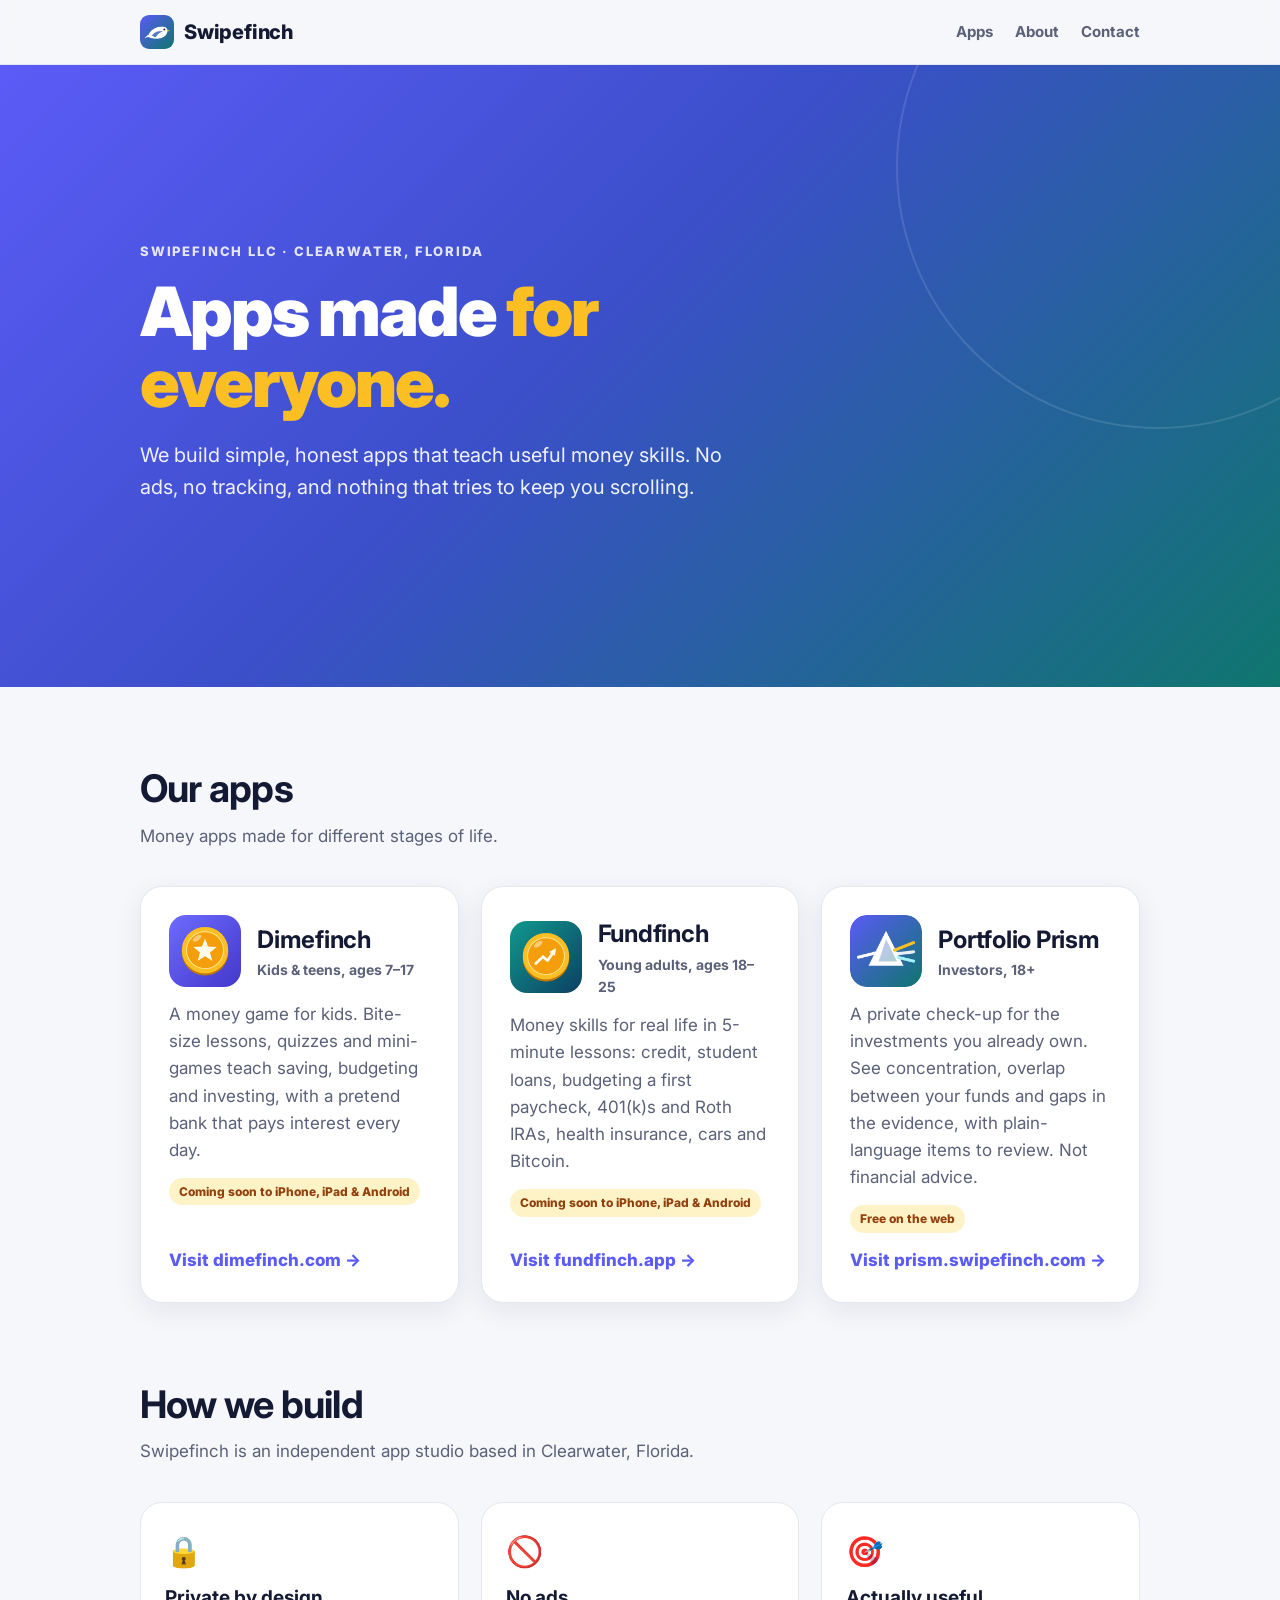
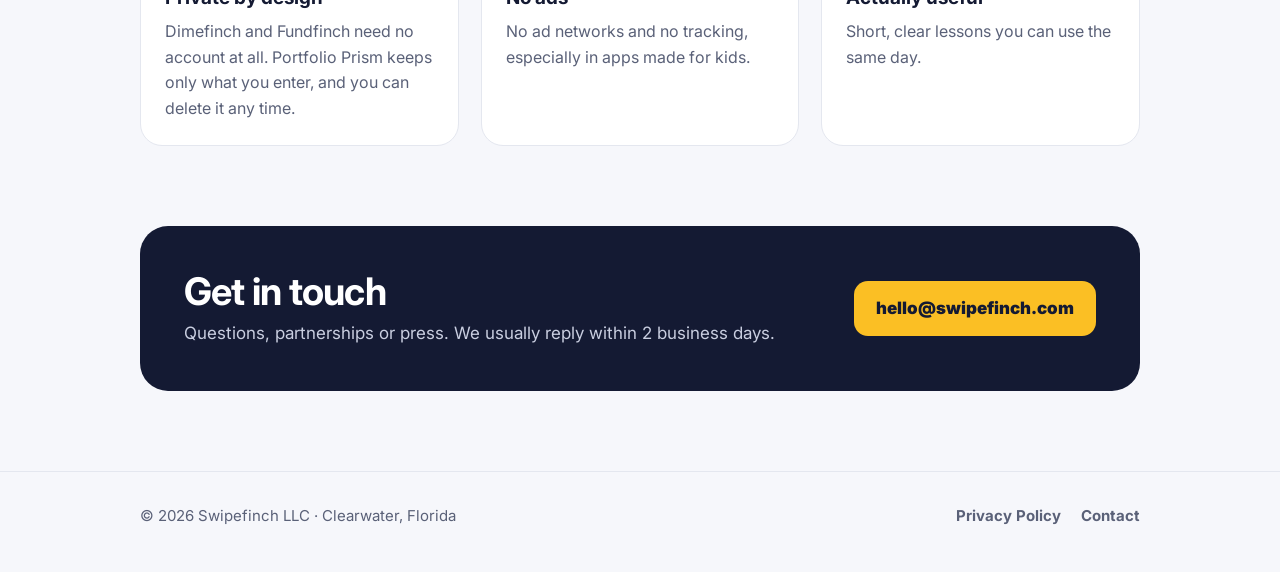
==== index.html @ f62959b7 "Link Portfolio Prism to prism.swipefinch.com Co-Authored-By: Claude Opus 5.5 <noreply@anthropic.com>" ====
<!doctype html>
<html lang="en">
<head>
  <meta charset="utf-8">
  <meta name="viewport" content="width=device-width, initial-scale=1">
  <title>Swipefinch LLC · Apps made for everyone</title>
  <meta name="description" content="Swipefinch LLC is an app studio in Clearwater, Florida. We make Dimefinch, Fundfinch and Portfolio Prism: money apps for kids, teens, young adults and investors.">
  <meta property="og:title" content="Swipefinch LLC">
  <meta property="og:description" content="Apps made for everyone. Makers of Dimefinch, Fundfinch and Portfolio Prism.">
  <meta property="og:image" content="https://swipefinch.com/icon.png">
  <link rel="icon" href="favicon.png">
  <link rel="preconnect" href="https://fonts.googleapis.com">
  <link rel="preconnect" href="https://fonts.gstatic.com" crossorigin>
  <link href="https://fonts.googleapis.com/css2?family=Inter:wght@400;600;700;800;900&display=swap" rel="stylesheet">
  <link rel="stylesheet" href="style.css">
</head>
<body>

<header class="nav">
  <div class="wrap">
    <a class="brand" href="index.html"><img src="icon.png" alt="">Swipefinch</a>
    <nav class="nav-links">
      <a href="#apps">Apps</a>
      <a href="#about">About</a>
      <a href="#contact">Contact</a>
    </nav>
  </div>
</header>

<section class="hero">
  <div class="wrap">
    <p class="eyebrow">Swipefinch LLC · Clearwater, Florida</p>
    <h1>Apps made <em>for everyone.</em></h1>
    <p class="lead">We build simple, honest apps that teach useful money skills. No ads, no tracking, and nothing that tries to keep you scrolling.</p>
  </div>
</section>

<section id="apps">
  <div class="wrap">
    <h2>Our apps</h2>
    <p class="section-lead">Money apps made for different stages of life.</p>
    <div class="apps">
      <article class="app">
        <div class="app-head">
          <img src="app-dimefinch.png" alt="Dimefinch app icon">
          <div><h3>Dimefinch</h3><div class="ages">Kids &amp; teens, ages 7–17</div></div>
        </div>
        <p>A money game for kids. Bite-size lessons, quizzes and mini-games teach saving, budgeting and investing, with a pretend bank that pays interest every day.</p>
        <span class="tag">Coming soon to iPhone, iPad &amp; Android</span>
        <a class="more" href="https://dimefinch.com">Visit dimefinch.com →</a>
      </article>
      <article class="app">
        <div class="app-head">
          <img src="app-fundfinch.png" alt="Fundfinch app icon">
          <div><h3>Fundfinch</h3><div class="ages">Young adults, ages 18–25</div></div>
        </div>
        <p>Money skills for real life in 5-minute lessons: credit, student loans, budgeting a first paycheck, 401(k)s and Roth IRAs, health insurance, cars and Bitcoin.</p>
        <span class="tag">Coming soon to iPhone, iPad &amp; Android</span>
        <a class="more" href="https://fundfinch.app">Visit fundfinch.app →</a>
      </article>
      <article class="app">
        <div class="app-head">
          <img src="app-portfolio-prism.png" alt="Portfolio Prism app icon">
          <div><h3>Portfolio Prism</h3><div class="ages">Investors, 18+</div></div>
        </div>
        <p>A private check-up for the investments you already own. See concentration, overlap between your funds and gaps in the evidence, with plain-language items to review. Not financial advice.</p>
        <span class="tag">Free on the web</span>
        <a class="more" href="https://prism.swipefinch.com">Visit prism.swipefinch.com →</a>
      </article>
    </div>
  </div>
</section>

<section id="about" style="padding-top:0">
  <div class="wrap">
    <h2>How we build</h2>
    <p class="section-lead">Swipefinch is an independent app studio based in Clearwater, Florida.</p>
    <div class="values">
      <div class="value"><div class="e">🔒</div><h3>Private by design</h3><p>Dimefinch and Fundfinch need no account at all. Portfolio Prism keeps only what you enter, and you can delete it any time.</p></div>
      <div class="value"><div class="e">🚫</div><h3>No ads</h3><p>No ad networks and no tracking, especially in apps made for kids.</p></div>
      <div class="value"><div class="e">🎯</div><h3>Actually useful</h3><p>Short, clear lessons you can use the same day.</p></div>
    </div>
  </div>
</section>

<section id="contact" style="padding-top:0">
  <div class="wrap">
    <div class="contact">
      <div>
        <h2>Get in touch</h2>
        <p>Questions, partnerships or press. We usually reply within 2 business days.</p>
      </div>
      <a class="btn" href="mailto:hello@swipefinch.com">hello@swipefinch.com</a>
    </div>
  </div>
</section>

<footer>
  <div class="wrap">
    <span>© 2026 Swipefinch LLC · Clearwater, Florida</span>
    <nav><a href="privacy.html">Privacy Policy</a><a href="mailto:hello@swipefinch.com">Contact</a></nav>
  </div>
</footer>

</body>
</html>
---- style.css ----
:root {
  --bg: #F6F7FB;
  --card: #FFFFFF;
  --ink: #141A33;
  --sub: #5A6178;
  --line: #E4E7EF;
  --indigo: #5B5BF7;
  --teal: #0F766E;
  --gold: #FBBF24;
  --radius: 22px;
  --shadow: 0 8px 28px rgba(20, 26, 51, 0.08);
}
* { box-sizing: border-box; }
html { scroll-behavior: smooth; }
body { margin: 0; font-family: Inter, system-ui, -apple-system, "Segoe UI", Roboto, sans-serif; color: var(--ink); background: var(--bg); line-height: 1.6; font-size: 17px; }
a { color: var(--indigo); }
img { max-width: 100%; display: block; }
.wrap { max-width: 1040px; margin: 0 auto; padding: 0 20px; }

.nav { position: sticky; top: 0; z-index: 10; background: rgba(246, 247, 251, 0.9); backdrop-filter: blur(10px); border-bottom: 1px solid var(--line); }
.nav .wrap { display: flex; align-items: center; justify-content: space-between; height: 64px; }
.brand { display: flex; align-items: center; gap: 10px; font-weight: 800; font-size: 20px; color: var(--ink); text-decoration: none; letter-spacing: -0.01em; }
.brand img { width: 34px; height: 34px; border-radius: 9px; }
.nav-links { display: flex; gap: 22px; }
.nav-links a { color: var(--sub); font-weight: 700; text-decoration: none; font-size: 15px; }
.nav-links a:hover { color: var(--ink); }

.hero { position: relative; overflow: hidden; color: #fff; background: linear-gradient(135deg, var(--indigo) 0%, #3B4FC9 45%, var(--teal) 100%); }
.hero::after { content: ""; position: absolute; right: -140px; top: -160px; width: 520px; height: 520px; border-radius: 50%; border: 2px solid rgba(255,255,255,.12); }
.hero .wrap { padding-top: 96px; padding-bottom: 104px; position: relative; z-index: 1; }
.eyebrow { text-transform: uppercase; letter-spacing: .14em; font-size: 13px; font-weight: 800; opacity: .85; margin: 0 0 14px; }
.hero h1 { font-size: clamp(40px, 6vw, 68px); line-height: 1.04; letter-spacing: -0.03em; margin: 0; font-weight: 900; max-width: 760px; }
.hero h1 em { font-style: normal; color: var(--gold); }
.hero p.lead { font-size: 20px; max-width: 620px; margin: 22px 0 0; opacity: .92; }

section { padding: 80px 0; }
h2 { font-size: clamp(28px, 4vw, 38px); letter-spacing: -0.02em; line-height: 1.15; margin: 0 0 12px; }
.section-lead { color: var(--sub); max-width: 640px; margin: 0 0 36px; }

.apps { display: grid; grid-template-columns: repeat(3, 1fr); gap: 22px; }
.app { background: var(--card); border-radius: var(--radius); box-shadow: var(--shadow); padding: 28px; display: flex; flex-direction: column; gap: 14px; border: 1px solid var(--line); }
.app-head { display: flex; align-items: center; gap: 16px; }
.app-head img { width: 72px; height: 72px; border-radius: 17px; }
.app h3 { margin: 0; font-size: 24px; letter-spacing: -0.01em; }
.app .ages { font-size: 14px; font-weight: 700; color: var(--sub); }
.app p { margin: 0; color: var(--sub); }
.app .more { margin-top: auto; font-weight: 800; text-decoration: none; }
.app .more:hover { text-decoration: underline; }
.tag { align-self: flex-start; display: inline-block; font-size: 12px; font-weight: 800; padding: 4px 10px; border-radius: 999px; background: #FEF3C7; color: #92400E; }

.values { display: grid; grid-template-columns: repeat(3, 1fr); gap: 22px; }
.value { background: var(--card); border-radius: var(--radius); padding: 24px; border: 1px solid var(--line); }
.value .e { font-size: 30px; }
.value h3 { margin: 8px 0 6px; font-size: 19px; }
.value p { margin: 0; color: var(--sub); font-size: 16px; }

.contact { background: var(--ink); color: #fff; border-radius: 28px; padding: 44px; display: flex; justify-content: space-between; align-items: center; gap: 24px; flex-wrap: wrap; }
.contact h2 { color: #fff; margin: 0 0 6px; }
.contact p { margin: 0; color: #C9CEE0; }
.btn { display: inline-block; background: var(--gold); color: var(--ink); font-weight: 900; text-decoration: none; padding: 14px 22px; border-radius: 14px; }

.doc { max-width: 760px; margin: 0 auto; padding: 56px 20px 80px; }
.doc h1 { font-size: 40px; letter-spacing: -0.02em; margin: 0 0 6px; }
.doc .updated { color: var(--sub); margin: 0 0 28px; }
.doc h2 { font-size: 24px; margin: 36px 0 8px; }
.callout { background: #EEF0FF; border-radius: 16px; padding: 18px 20px; }

footer { border-top: 1px solid var(--line); padding: 32px 0 44px; color: var(--sub); font-size: 15px; }
footer .wrap { display: flex; flex-wrap: wrap; gap: 16px; justify-content: space-between; align-items: center; }
footer nav { display: flex; gap: 20px; }
footer a { color: var(--sub); font-weight: 700; text-decoration: none; }
footer a:hover { color: var(--ink); }

@media (max-width: 820px) {
  .apps, .values { grid-template-columns: 1fr; }
  .contact { padding: 30px; }
  .nav-links { gap: 14px; }
}
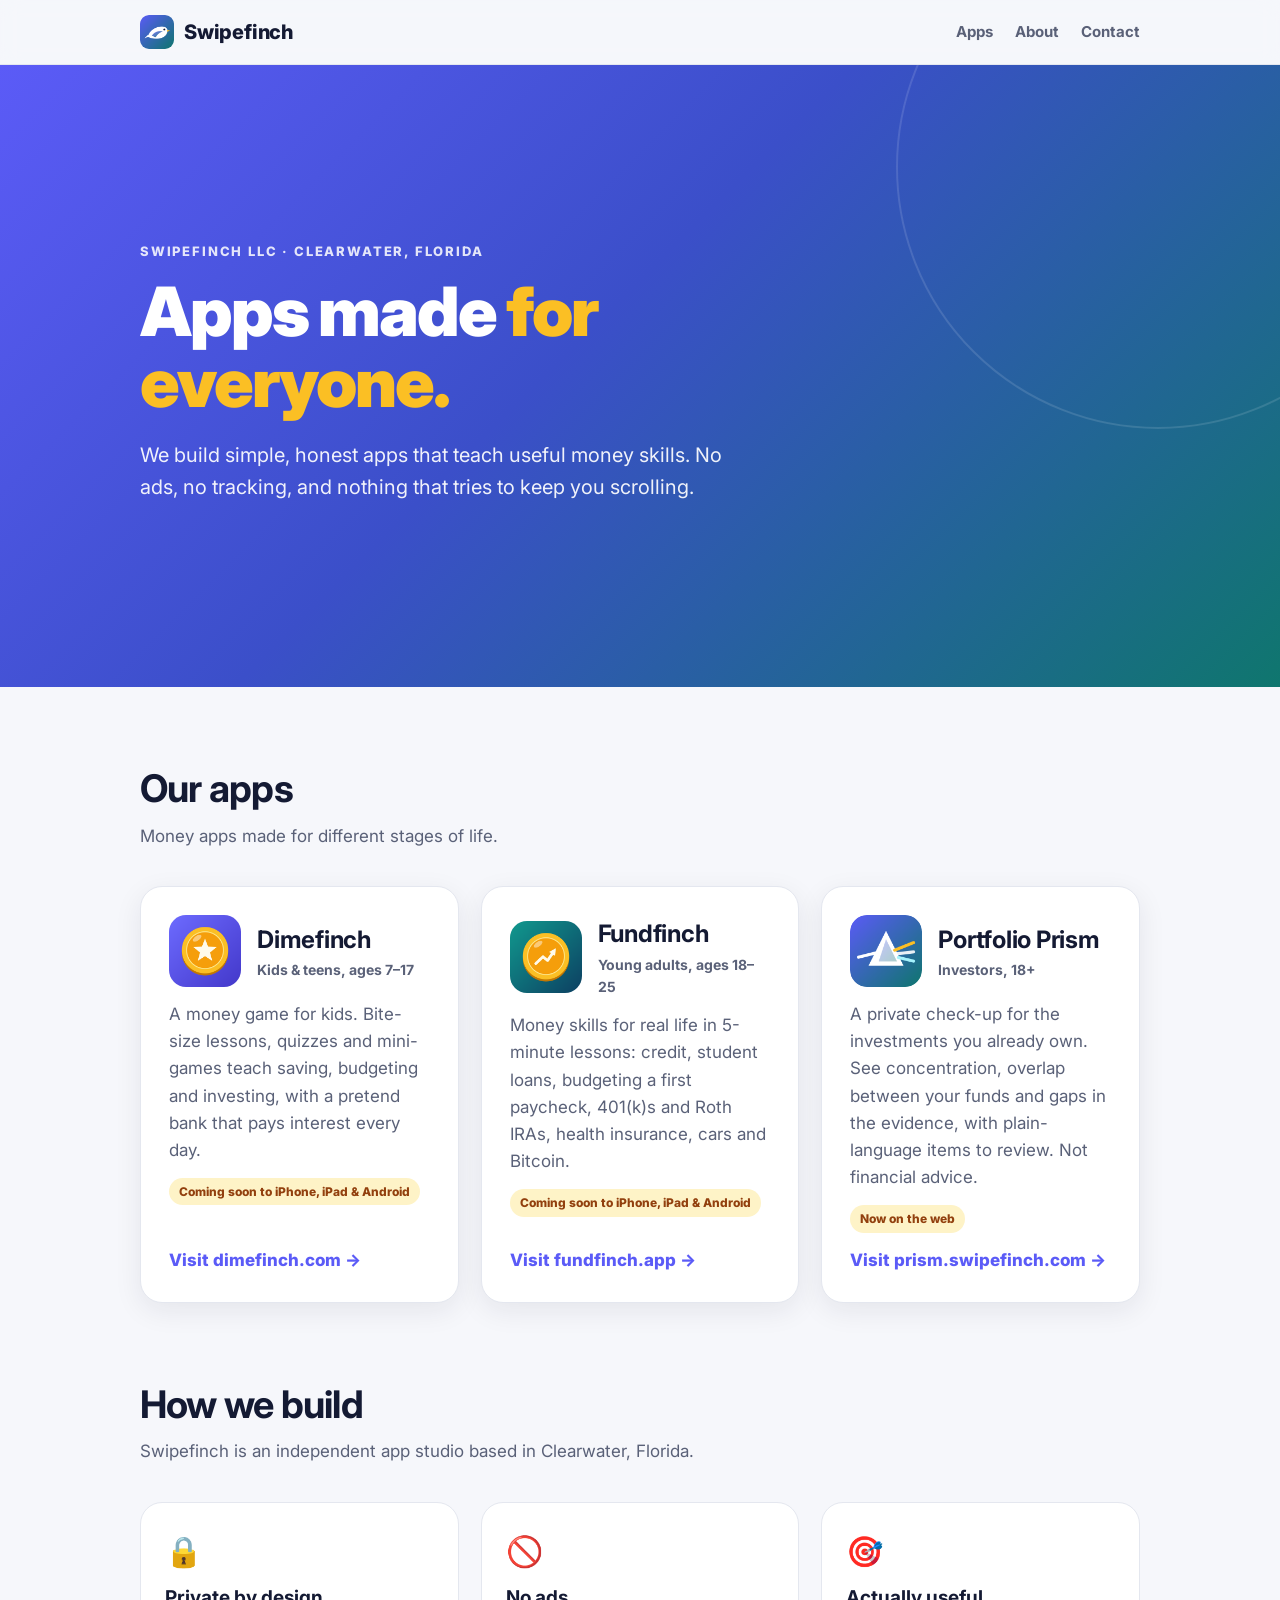
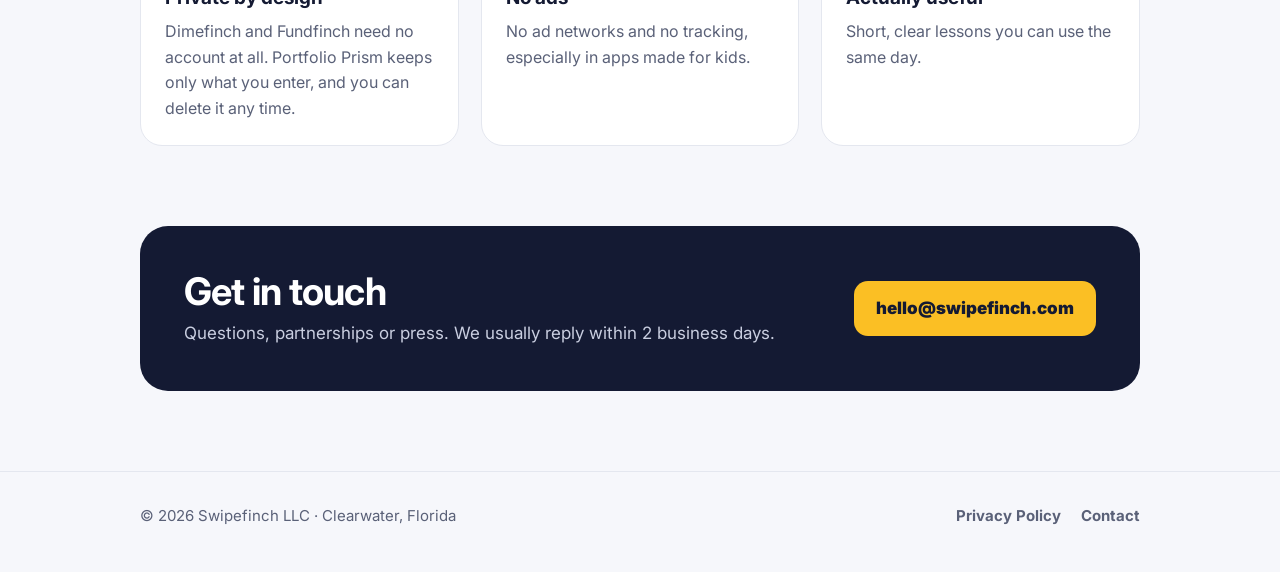
==== commit 731aaf2a: "Say 'Now on the web' instead of 'Free' Co-Authored-By: Claude Opus 5.5 <noreply@anthropic.com> Claud" ====
--- a/index.html
+++ b/index.html
@@ -64,7 +64,7 @@
           <div><h3>Portfolio Prism</h3><div class="ages">Investors, 18+</div></div>
         </div>
         <p>A private check-up for the investments you already own. See concentration, overlap between your funds and gaps in the evidence, with plain-language items to review. Not financial advice.</p>
-        <span class="tag">Free on the web</span>
+        <span class="tag">Now on the web</span>
         <a class="more" href="https://prism.swipefinch.com">Visit prism.swipefinch.com →</a>
       </article>
     </div>
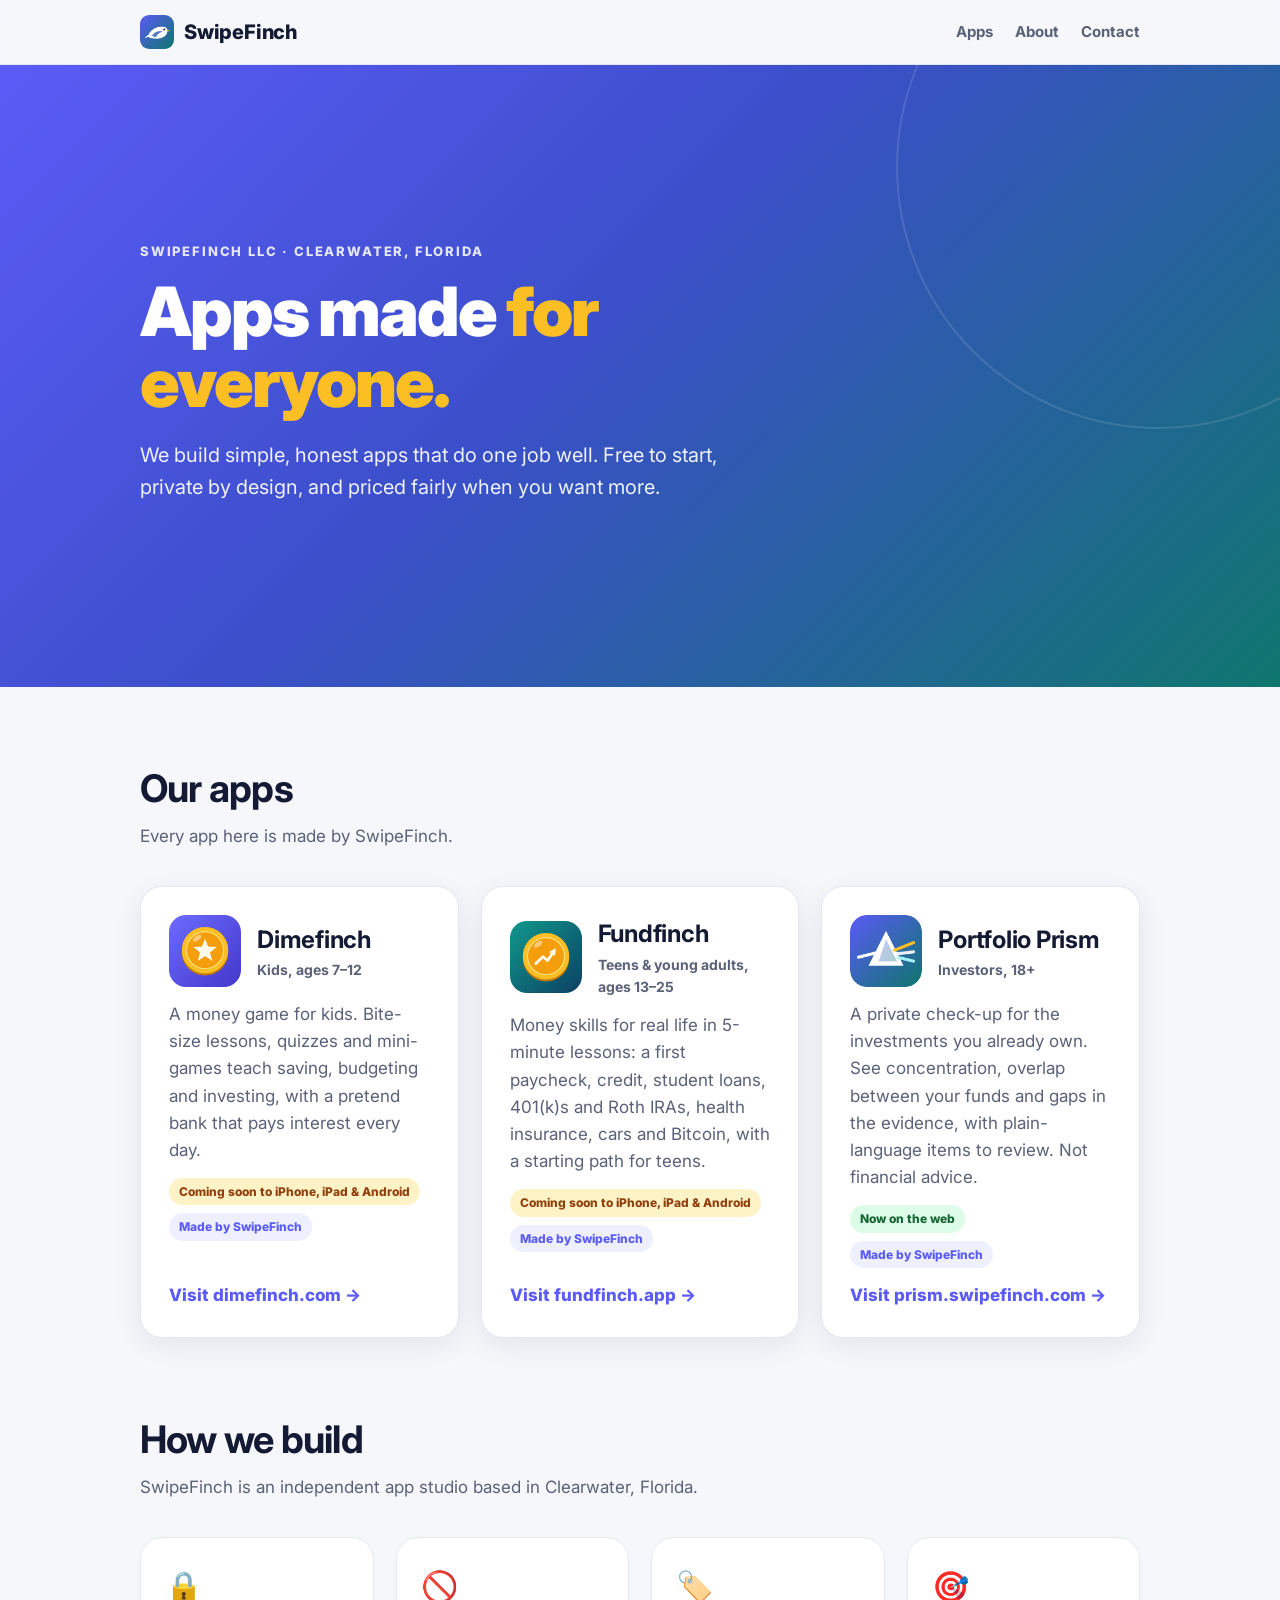
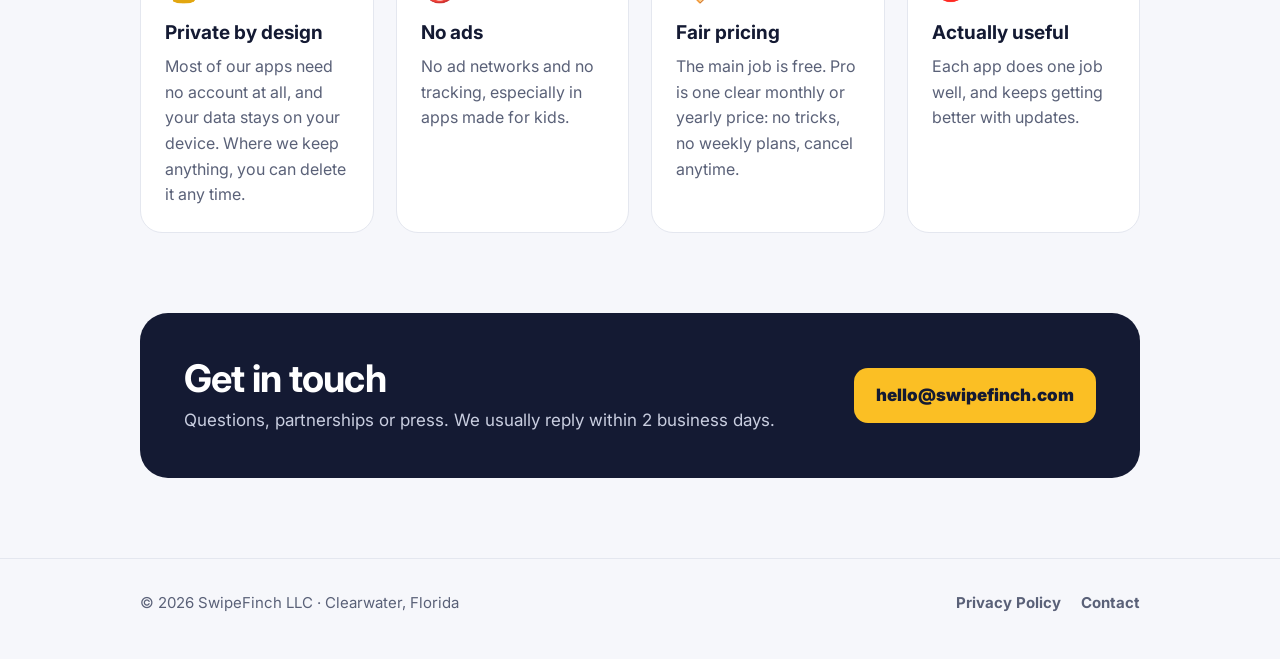
==== commit 1c7c88b4: "List every SwipeFinch product and add fair pricing - 'More from SwipeFinch' section loads the factor" ====
--- a/index.html
+++ b/index.html
@@ -3,10 +3,10 @@
 <head>
   <meta charset="utf-8">
   <meta name="viewport" content="width=device-width, initial-scale=1">
-  <title>Swipefinch LLC · Apps made for everyone</title>
-  <meta name="description" content="Swipefinch LLC is an app studio in Clearwater, Florida. We make Dimefinch, Fundfinch and Portfolio Prism: money apps for kids, teens, young adults and investors.">
-  <meta property="og:title" content="Swipefinch LLC">
-  <meta property="og:description" content="Apps made for everyone. Makers of Dimefinch, Fundfinch and Portfolio Prism.">
+  <title>SwipeFinch · Apps made for everyone</title>
+  <meta name="description" content="SwipeFinch LLC is an independent app studio in Clearwater, Florida. We make simple, private, fairly priced apps and web apps for everyone, including Dimefinch, Fundfinch and Portfolio Prism.">
+  <meta property="og:title" content="SwipeFinch · Apps made for everyone">
+  <meta property="og:description" content="An independent app studio in Clearwater, Florida. Simple, private, fairly priced apps for everyone.">
   <meta property="og:image" content="https://swipefinch.com/icon.png">
   <link rel="icon" href="favicon.png">
   <link rel="preconnect" href="https://fonts.googleapis.com">
@@ -18,7 +18,7 @@
 
 <header class="nav">
   <div class="wrap">
-    <a class="brand" href="index.html"><img src="icon.png" alt="">Swipefinch</a>
+    <a class="brand" href="index.html"><img src="icon.png" alt="">SwipeFinch</a>
     <nav class="nav-links">
       <a href="#apps">Apps</a>
       <a href="#about">About</a>
@@ -29,33 +29,33 @@
 
 <section class="hero">
   <div class="wrap">
-    <p class="eyebrow">Swipefinch LLC · Clearwater, Florida</p>
+    <p class="eyebrow">SwipeFinch LLC · Clearwater, Florida</p>
     <h1>Apps made <em>for everyone.</em></h1>
-    <p class="lead">We build simple, honest apps that teach useful money skills. No ads, no tracking, and nothing that tries to keep you scrolling.</p>
+    <p class="lead">We build simple, honest apps that do one job well. Free to start, private by design, and priced fairly when you want more.</p>
   </div>
 </section>
 
 <section id="apps">
   <div class="wrap">
     <h2>Our apps</h2>
-    <p class="section-lead">Money apps made for different stages of life.</p>
+    <p class="section-lead">Every app here is made by SwipeFinch.</p>
     <div class="apps">
       <article class="app">
         <div class="app-head">
           <img src="app-dimefinch.png" alt="Dimefinch app icon">
-          <div><h3>Dimefinch</h3><div class="ages">Kids &amp; teens, ages 7–17</div></div>
+          <div><h3>Dimefinch</h3><div class="ages">Kids, ages 7–12</div></div>
         </div>
         <p>A money game for kids. Bite-size lessons, quizzes and mini-games teach saving, budgeting and investing, with a pretend bank that pays interest every day.</p>
-        <span class="tag">Coming soon to iPhone, iPad &amp; Android</span>
+        <div class="tags"><span class="tag">Coming soon to iPhone, iPad &amp; Android</span><span class="made">Made by SwipeFinch</span></div>
         <a class="more" href="https://dimefinch.com">Visit dimefinch.com →</a>
       </article>
       <article class="app">
         <div class="app-head">
           <img src="app-fundfinch.png" alt="Fundfinch app icon">
-          <div><h3>Fundfinch</h3><div class="ages">Young adults, ages 18–25</div></div>
+          <div><h3>Fundfinch</h3><div class="ages">Teens &amp; young adults, ages 13–25</div></div>
         </div>
-        <p>Money skills for real life in 5-minute lessons: credit, student loans, budgeting a first paycheck, 401(k)s and Roth IRAs, health insurance, cars and Bitcoin.</p>
-        <span class="tag">Coming soon to iPhone, iPad &amp; Android</span>
+        <p>Money skills for real life in 5-minute lessons: a first paycheck, credit, student loans, 401(k)s and Roth IRAs, health insurance, cars and Bitcoin, with a starting path for teens.</p>
+        <div class="tags"><span class="tag">Coming soon to iPhone, iPad &amp; Android</span><span class="made">Made by SwipeFinch</span></div>
         <a class="more" href="https://fundfinch.app">Visit fundfinch.app →</a>
       </article>
       <article class="app">
@@ -64,9 +64,15 @@
           <div><h3>Portfolio Prism</h3><div class="ages">Investors, 18+</div></div>
         </div>
         <p>A private check-up for the investments you already own. See concentration, overlap between your funds and gaps in the evidence, with plain-language items to review. Not financial advice.</p>
-        <span class="tag">Now on the web</span>
+        <div class="tags"><span class="tag live">Now on the web</span><span class="made">Made by SwipeFinch</span></div>
         <a class="more" href="https://prism.swipefinch.com">Visit prism.swipefinch.com →</a>
       </article>
+    </div>
+
+    <div id="more" hidden>
+      <h3 class="more-title">More from SwipeFinch</h3>
+      <p class="section-lead">New apps and web apps from our studio. Each one is free to start.</p>
+      <div class="apps" id="catalog"></div>
     </div>
   </div>
 </section>
@@ -74,11 +80,12 @@
 <section id="about" style="padding-top:0">
   <div class="wrap">
     <h2>How we build</h2>
-    <p class="section-lead">Swipefinch is an independent app studio based in Clearwater, Florida.</p>
+    <p class="section-lead">SwipeFinch is an independent app studio based in Clearwater, Florida.</p>
     <div class="values">
-      <div class="value"><div class="e">🔒</div><h3>Private by design</h3><p>Dimefinch and Fundfinch need no account at all. Portfolio Prism keeps only what you enter, and you can delete it any time.</p></div>
+      <div class="value"><div class="e">🔒</div><h3>Private by design</h3><p>Most of our apps need no account at all, and your data stays on your device. Where we keep anything, you can delete it any time.</p></div>
       <div class="value"><div class="e">🚫</div><h3>No ads</h3><p>No ad networks and no tracking, especially in apps made for kids.</p></div>
-      <div class="value"><div class="e">🎯</div><h3>Actually useful</h3><p>Short, clear lessons you can use the same day.</p></div>
+      <div class="value"><div class="e">🏷️</div><h3>Fair pricing</h3><p>The main job is free. Pro is one clear monthly or yearly price: no tricks, no weekly plans, cancel anytime.</p></div>
+      <div class="value"><div class="e">🎯</div><h3>Actually useful</h3><p>Each app does one job well, and keeps getting better with updates.</p></div>
     </div>
   </div>
 </section>
@@ -97,10 +104,63 @@
 
 <footer>
   <div class="wrap">
-    <span>© 2026 Swipefinch LLC · Clearwater, Florida</span>
+    <span>© 2026 SwipeFinch LLC · Clearwater, Florida</span>
     <nav><a href="privacy.html">Privacy Policy</a><a href="mailto:hello@swipefinch.com">Contact</a></nav>
   </div>
 </footer>
 
+<script>
+// Products built by the SwipeFinch factory, published at swipefinch-legal.pages.dev/catalog.json.
+(function () {
+  var CATALOG = "https://swipefinch-legal.pages.dev/catalog.json";
+  function el(tag, cls, text) {
+    var e = document.createElement(tag);
+    if (cls) e.className = cls;
+    if (text) e.textContent = text;
+    return e;
+  }
+  function safeUrl(u) {
+    return typeof u === "string" && /^https:\/\//.test(u) ? u : null;
+  }
+  fetch(CATALOG, { cache: "no-cache" })
+    .then(function (r) { return r.ok ? r.json() : null; })
+    .then(function (data) {
+      var products = (data && data.products) || [];
+      if (!products.length) return;
+      var grid = document.getElementById("catalog");
+      products.forEach(function (p) {
+        var card = el("article", "app");
+        var head = el("div", "app-head");
+        var icon = el("img");
+        if (safeUrl(p.icon)) icon.src = p.icon;
+        icon.alt = p.name + " icon";
+        icon.loading = "lazy";
+        var title = el("div");
+        title.appendChild(el("h3", null, p.name));
+        title.appendChild(el("div", "ages", p.kind === "web" ? "Web app · " + p.category : "iPhone & Android · " + p.category));
+        head.appendChild(icon);
+        head.appendChild(title);
+        card.appendChild(head);
+        card.appendChild(el("p", null, p.description));
+        var tags = el("div", "tags");
+        var live = p.status === "live";
+        tags.appendChild(el("span", "tag" + (live ? " live" : ""), live ? (p.kind === "web" ? "Free on the web" : "On the App Store & Google Play") : "Coming soon to iPhone & Android"));
+        tags.appendChild(el("span", "made", "Made by SwipeFinch"));
+        card.appendChild(tags);
+        if (p.pricing) card.appendChild(el("div", "price", p.pricing));
+        var links = el("div", "links");
+        var open = safeUrl(p.links && (p.links.open || p.links.appStore || p.links.googlePlay));
+        var learn = safeUrl(p.links && p.links.learnMore);
+        if (open) { var a = el("a", "more", (p.kind === "web" ? "Open " : "Get ") + p.name + " →"); a.href = open; a.rel = "noopener"; links.appendChild(a); }
+        if (learn) { var b = el("a", "more sub", "Free guide →"); b.href = learn; b.rel = "noopener"; links.appendChild(b); }
+        card.appendChild(links);
+        grid.appendChild(card);
+      });
+      document.getElementById("more").hidden = false;
+    })
+    .catch(function () { /* the curated apps above still show */ });
+})();
+</script>
+
 </body>
 </html>
--- a/style.css
+++ b/style.css
@@ -46,9 +46,17 @@
 .app p { margin: 0; color: var(--sub); }
 .app .more { margin-top: auto; font-weight: 800; text-decoration: none; }
 .app .more:hover { text-decoration: underline; }
+.tags { display: flex; flex-wrap: wrap; gap: 8px; align-items: center; }
+.made { font-size: 12px; font-weight: 800; color: var(--indigo); padding: 4px 10px; border-radius: 999px; background: #EEF0FF; }
+.tag.live { background: #DCFCE7; color: #166534; }
+.price { font-size: 14px; font-weight: 700; color: var(--ink); }
+.links { margin-top: auto; display: flex; flex-wrap: wrap; gap: 6px 18px; }
+.links .more { margin-top: 0; }
+.more.sub { color: var(--sub); }
+.more-title { font-size: clamp(22px, 3vw, 28px); letter-spacing: -0.01em; margin: 64px 0 8px; }
 .tag { align-self: flex-start; display: inline-block; font-size: 12px; font-weight: 800; padding: 4px 10px; border-radius: 999px; background: #FEF3C7; color: #92400E; }
 
-.values { display: grid; grid-template-columns: repeat(3, 1fr); gap: 22px; }
+.values { display: grid; grid-template-columns: repeat(4, 1fr); gap: 22px; }
 .value { background: var(--card); border-radius: var(--radius); padding: 24px; border: 1px solid var(--line); }
 .value .e { font-size: 30px; }
 .value h3 { margin: 8px 0 6px; font-size: 19px; }
@@ -71,6 +79,9 @@
 footer a { color: var(--sub); font-weight: 700; text-decoration: none; }
 footer a:hover { color: var(--ink); }
 
+@media (max-width: 980px) {
+  .values { grid-template-columns: repeat(2, 1fr); }
+}
 @media (max-width: 820px) {
   .apps, .values { grid-template-columns: 1fr; }
   .contact { padding: 30px; }
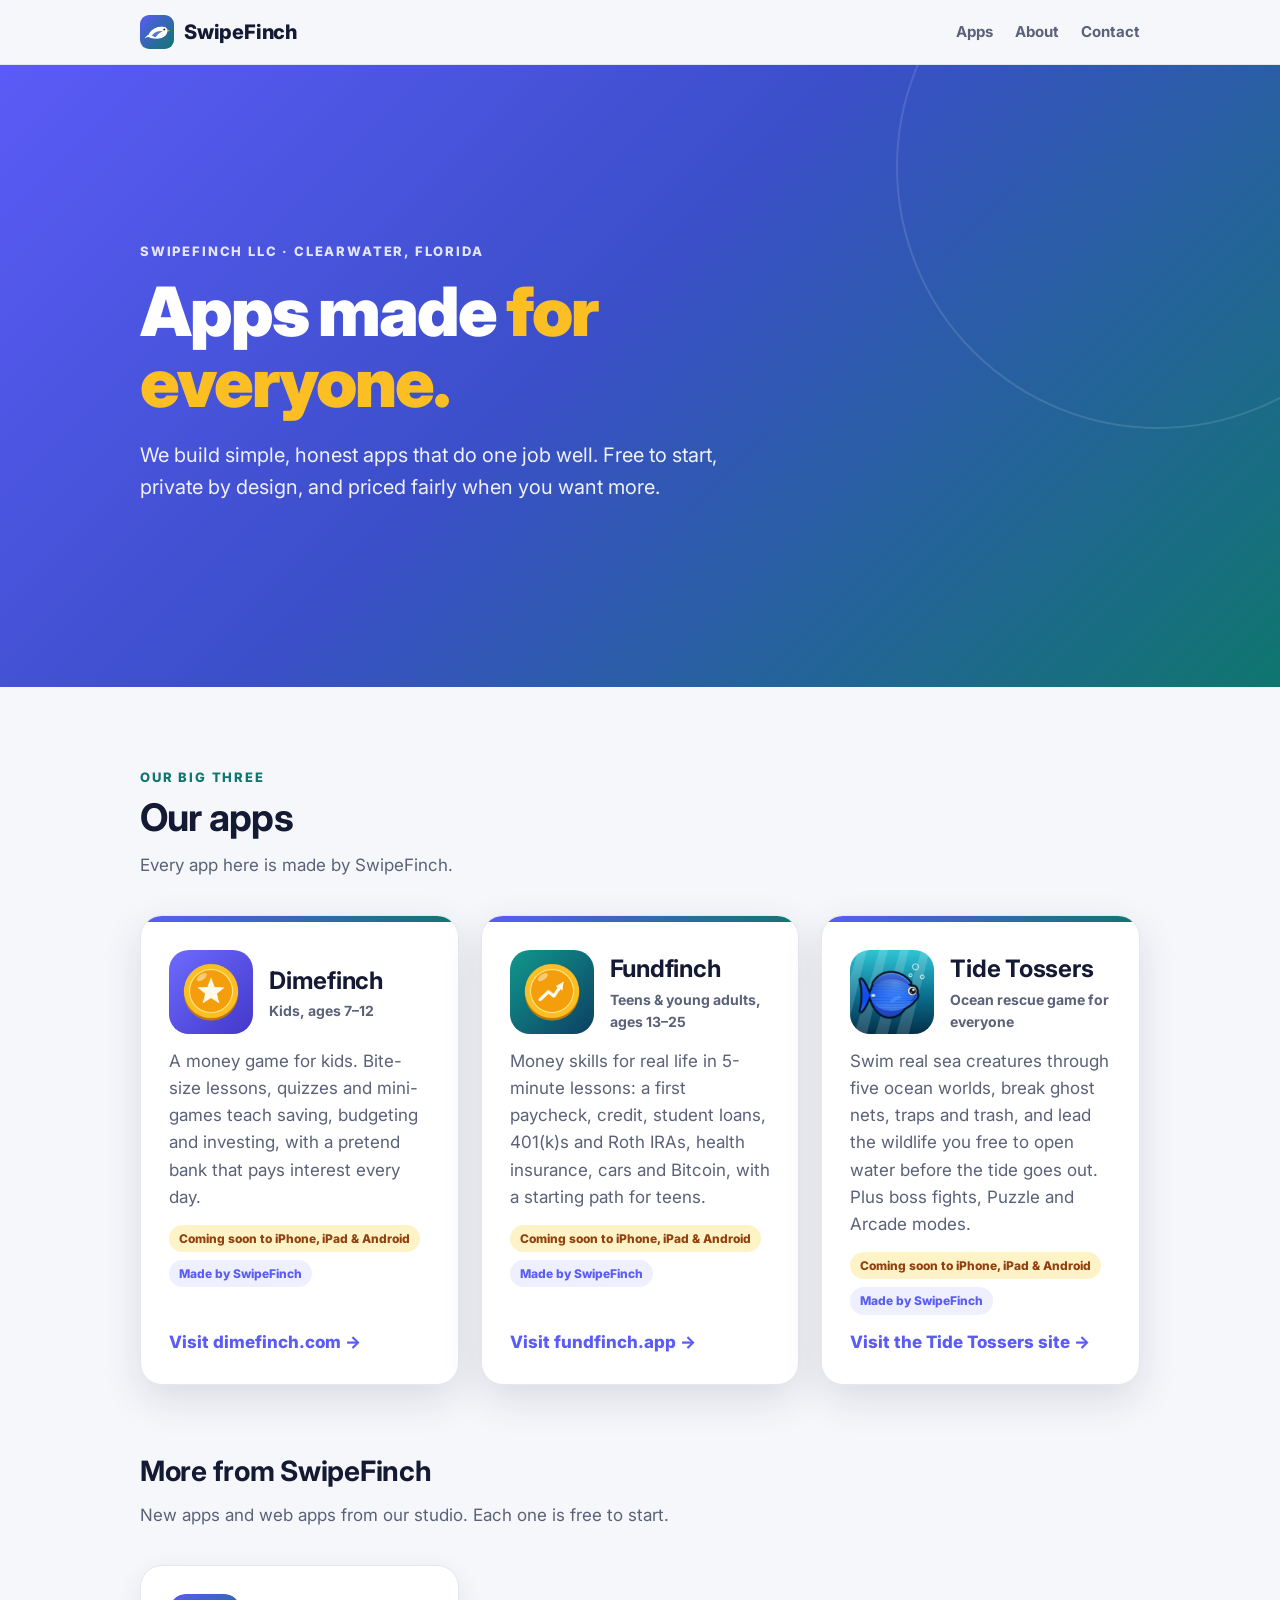
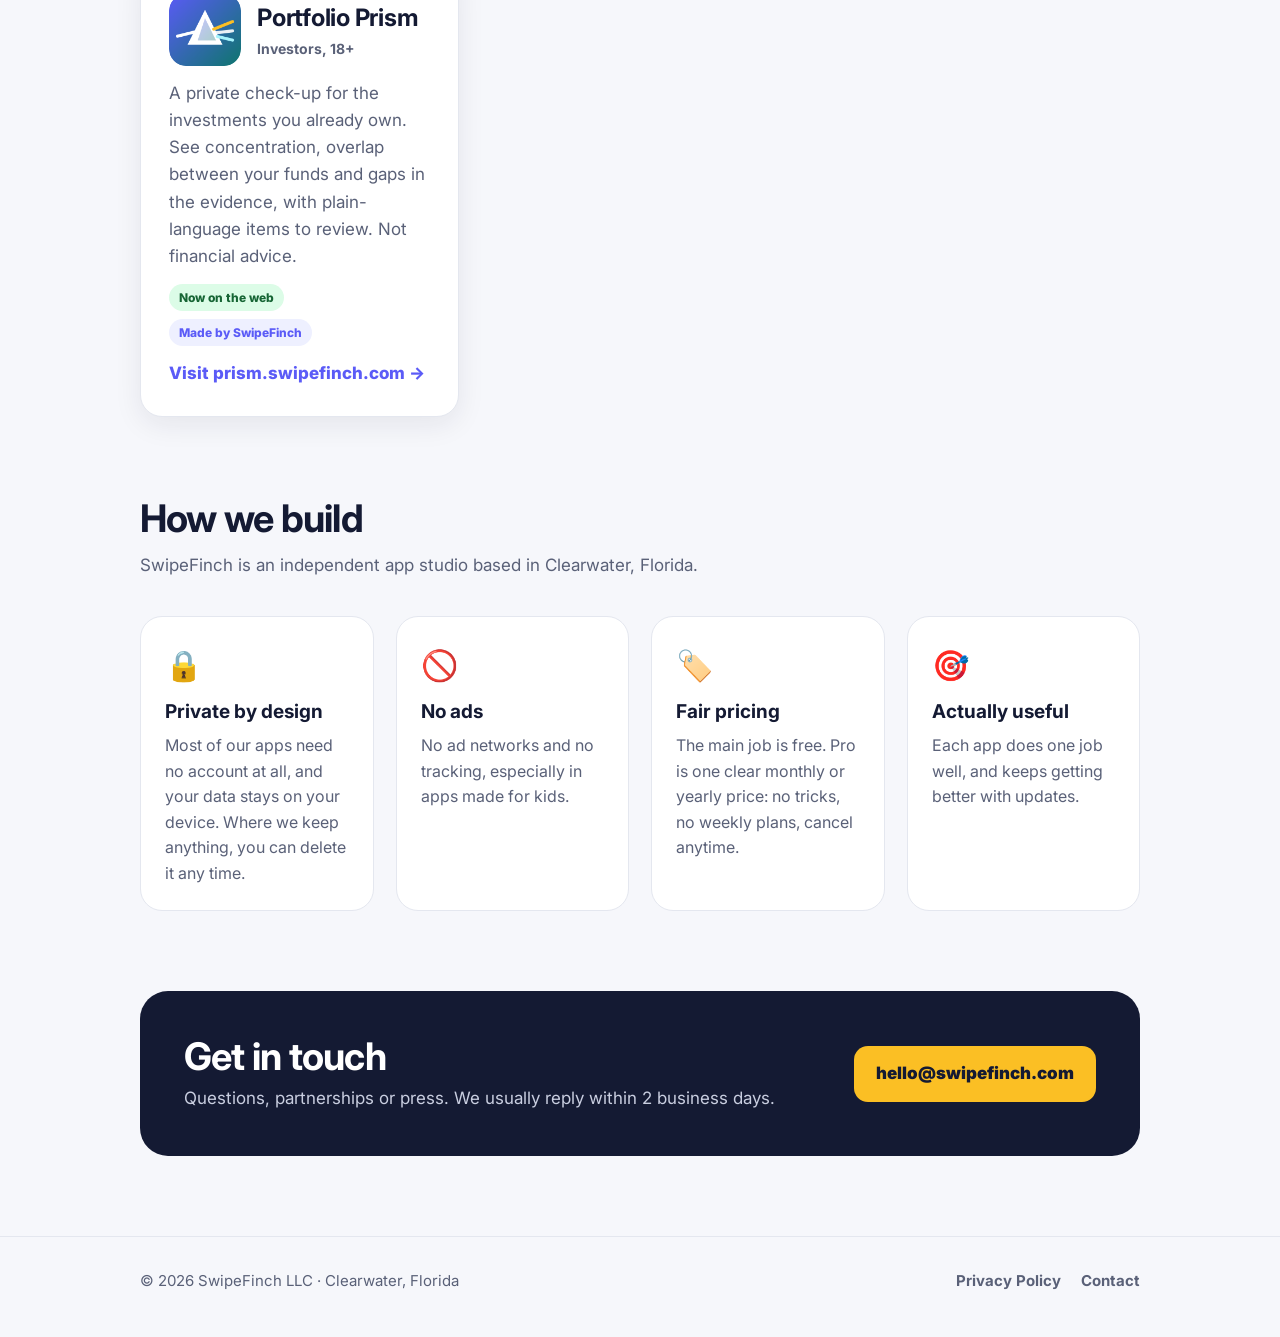
==== commit 55a40276: "Big three up front: Dimefinch, Fundfinch and Tide Tossers; Portfolio Prism moves to More from SwipeF" ====
--- a/index.html
+++ b/index.html
@@ -4,7 +4,7 @@
   <meta charset="utf-8">
   <meta name="viewport" content="width=device-width, initial-scale=1">
   <title>SwipeFinch · Apps made for everyone</title>
-  <meta name="description" content="SwipeFinch LLC is an independent app studio in Clearwater, Florida. We make simple, private, fairly priced apps and web apps for everyone, including Dimefinch, Fundfinch and Portfolio Prism.">
+  <meta name="description" content="SwipeFinch LLC is an independent app studio in Clearwater, Florida. We make simple, private, fairly priced apps and web apps for everyone, including Dimefinch, Fundfinch and Tide Tossers.">
   <meta property="og:title" content="SwipeFinch · Apps made for everyone">
   <meta property="og:description" content="An independent app studio in Clearwater, Florida. Simple, private, fairly priced apps for everyone.">
   <meta property="og:image" content="https://swipefinch.com/icon.png">
@@ -37,9 +37,10 @@
 
 <section id="apps">
   <div class="wrap">
+    <p class="kicker">Our big three</p>
     <h2>Our apps</h2>
     <p class="section-lead">Every app here is made by SwipeFinch.</p>
-    <div class="apps">
+    <div class="apps featured">
       <article class="app">
         <div class="app-head">
           <img src="app-dimefinch.png" alt="Dimefinch app icon">
@@ -60,6 +61,20 @@
       </article>
       <article class="app">
         <div class="app-head">
+          <img src="app-tidetossers.png" alt="Tide Tossers game icon">
+          <div><h3>Tide Tossers</h3><div class="ages">Ocean rescue game for everyone</div></div>
+        </div>
+        <p>Swim real sea creatures through five ocean worlds, break ghost nets, traps and trash, and lead the wildlife you free to open water before the tide goes out. Plus boss fights, Puzzle and Arcade modes.</p>
+        <div class="tags"><span class="tag">Coming soon to iPhone, iPad &amp; Android</span><span class="made">Made by SwipeFinch</span></div>
+        <a class="more" href="https://tidetossers.swipefinch.com">Visit the Tide Tossers site →</a>
+      </article>
+    </div>
+
+    <h3 class="more-title">More from SwipeFinch</h3>
+    <p class="section-lead">New apps and web apps from our studio. Each one is free to start.</p>
+    <div class="apps" id="catalog">
+      <article class="app">
+        <div class="app-head">
           <img src="app-portfolio-prism.png" alt="Portfolio Prism app icon">
           <div><h3>Portfolio Prism</h3><div class="ages">Investors, 18+</div></div>
         </div>
@@ -67,12 +82,6 @@
         <div class="tags"><span class="tag live">Now on the web</span><span class="made">Made by SwipeFinch</span></div>
         <a class="more" href="https://prism.swipefinch.com">Visit prism.swipefinch.com →</a>
       </article>
-    </div>
-
-    <div id="more" hidden>
-      <h3 class="more-title">More from SwipeFinch</h3>
-      <p class="section-lead">New apps and web apps from our studio. Each one is free to start.</p>
-      <div class="apps" id="catalog"></div>
     </div>
   </div>
 </section>
@@ -141,6 +150,15 @@
         head.appendChild(icon);
         head.appendChild(title);
         card.appendChild(head);
+        var vid = p.video && safeUrl(p.video.src);
+        if (vid) {
+          var v = el("video", "demo" + (p.video.portrait ? " portrait" : ""));
+          v.src = vid;
+          if (safeUrl(p.video.poster)) v.poster = p.video.poster;
+          v.controls = true; v.playsInline = true; v.preload = "none";
+          v.setAttribute("aria-label", p.name + " demo video");
+          card.appendChild(v);
+        }
         card.appendChild(el("p", null, p.description));
         var tags = el("div", "tags");
         var live = p.status === "live";
@@ -153,11 +171,12 @@
         var learn = safeUrl(p.links && p.links.learnMore);
         if (open) { var a = el("a", "more", (p.kind === "web" ? "Open " : "Get ") + p.name + " →"); a.href = open; a.rel = "noopener"; links.appendChild(a); }
         if (learn) { var b = el("a", "more sub", "Free guide →"); b.href = learn; b.rel = "noopener"; links.appendChild(b); }
+        var demo = safeUrl(p.links && p.links.demo);
+        if (demo && !vid) { var c = el("a", "more sub", "Watch the demo →"); c.href = demo; c.rel = "noopener"; links.appendChild(c); }
         card.appendChild(links);
         grid.appendChild(card);
       });
-      document.getElementById("more").hidden = false;
-    })
+          })
     .catch(function () { /* the curated apps above still show */ });
 })();
 </script>
--- a/style.css
+++ b/style.css
@@ -53,6 +53,12 @@
 .links { margin-top: auto; display: flex; flex-wrap: wrap; gap: 6px 18px; }
 .links .more { margin-top: 0; }
 .more.sub { color: var(--sub); }
+.app video.demo { width: 100%; aspect-ratio: 16/9; border-radius: 14px; background: var(--ink); object-fit: cover; }
+.app video.demo.portrait { aspect-ratio: 9/16; max-height: 420px; object-fit: contain; }
+.kicker { text-transform: uppercase; letter-spacing: .14em; font-size: 13px; font-weight: 800; color: var(--teal); margin: 0 0 8px; }
+.apps.featured .app { position: relative; overflow: hidden; padding-top: 34px; box-shadow: 0 14px 40px rgba(20, 26, 51, 0.12); }
+.apps.featured .app::before { content: ""; position: absolute; left: 0; right: 0; top: 0; height: 6px; background: linear-gradient(90deg, var(--indigo), var(--teal)); }
+.apps.featured .app-head img { width: 84px; height: 84px; border-radius: 20px; }
 .more-title { font-size: clamp(22px, 3vw, 28px); letter-spacing: -0.01em; margin: 64px 0 8px; }
 .tag { align-self: flex-start; display: inline-block; font-size: 12px; font-weight: 800; padding: 4px 10px; border-radius: 999px; background: #FEF3C7; color: #92400E; }
 
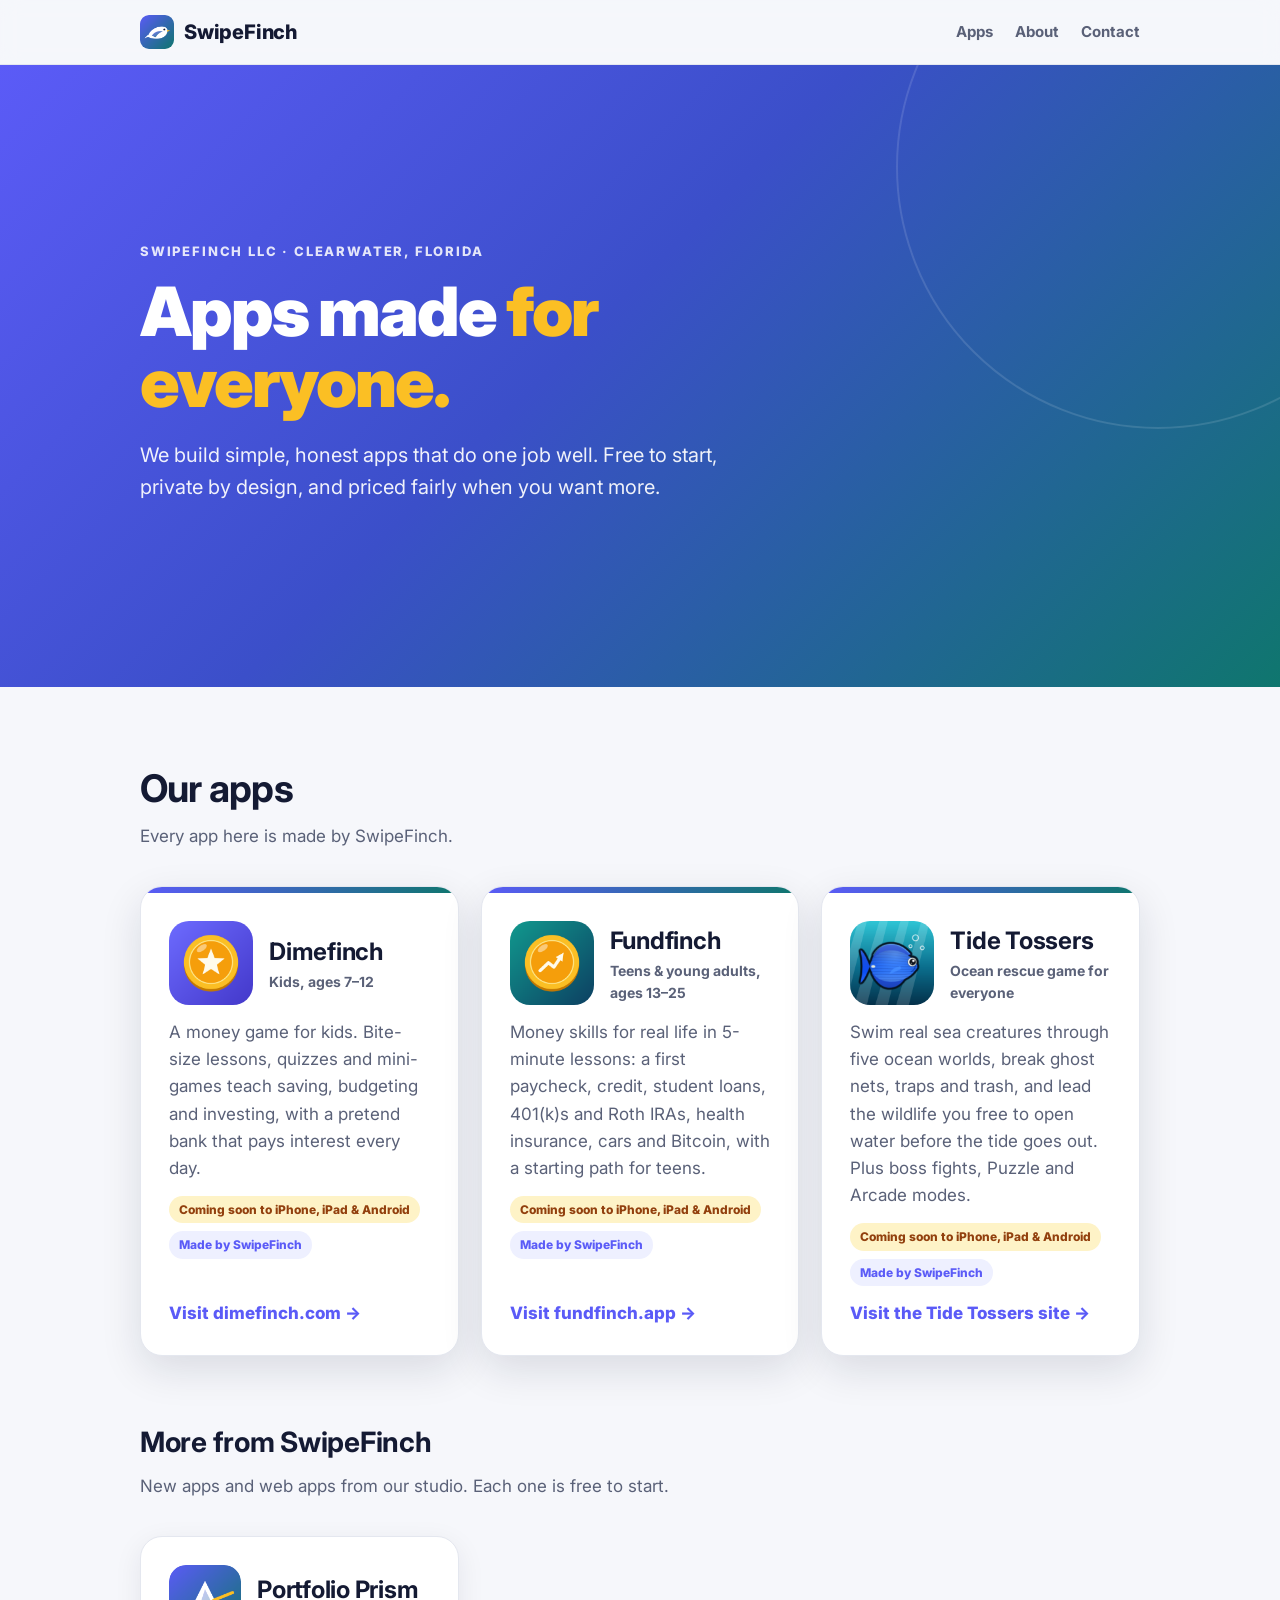
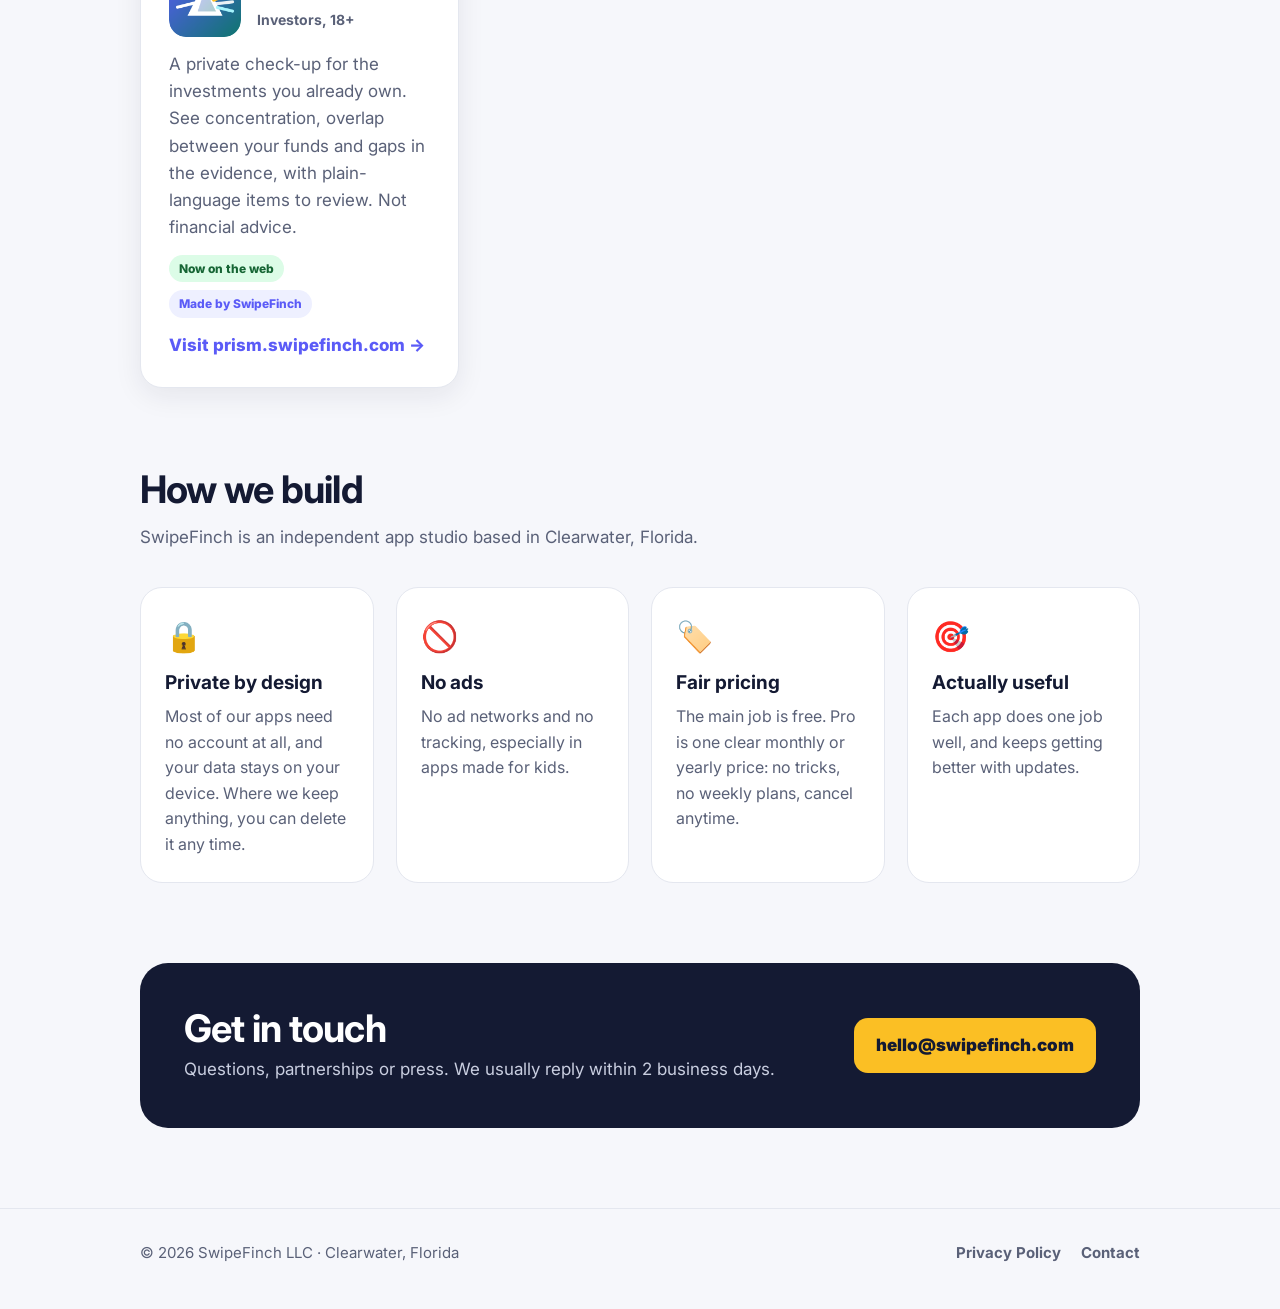
==== commit 3aa465ec: "Remove the 'Our big three' label" ====
--- a/index.html
+++ b/index.html
@@ -37,7 +37,6 @@
 
 <section id="apps">
   <div class="wrap">
-    <p class="kicker">Our big three</p>
     <h2>Our apps</h2>
     <p class="section-lead">Every app here is made by SwipeFinch.</p>
     <div class="apps featured">
